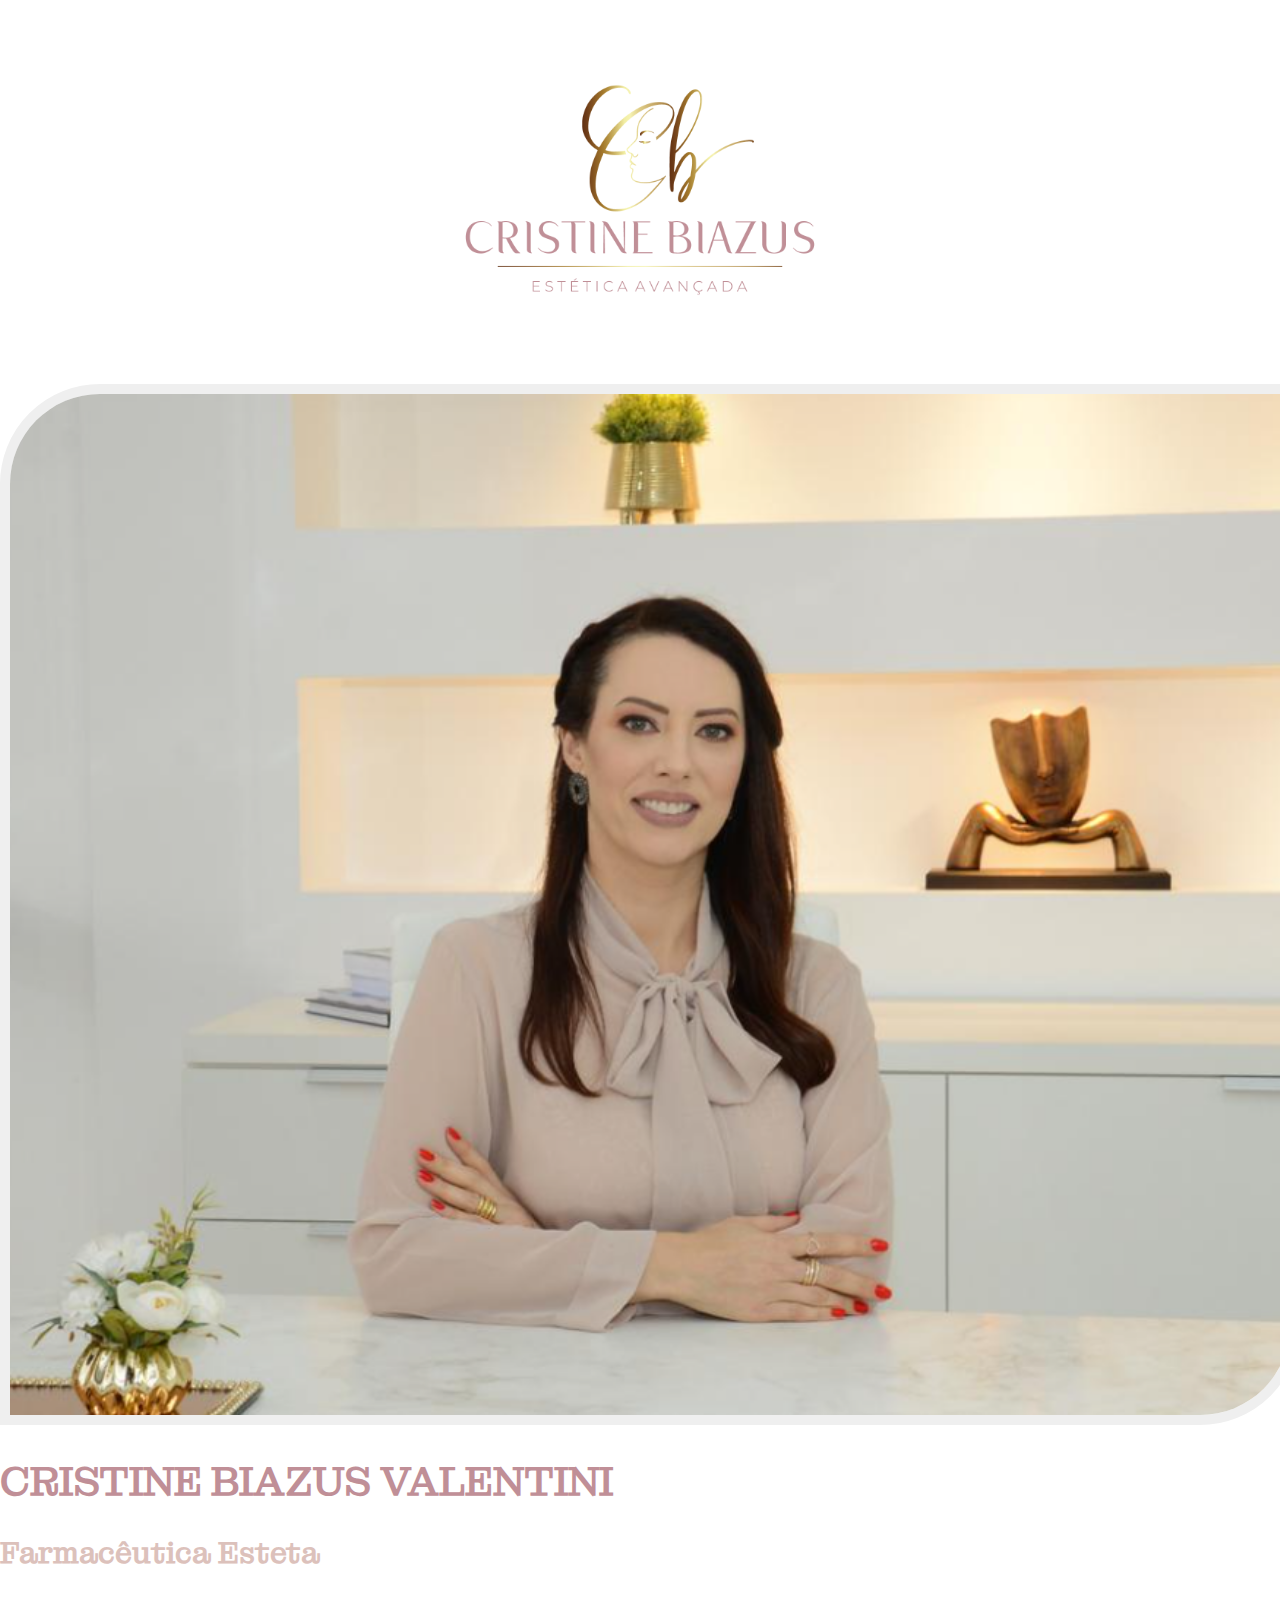
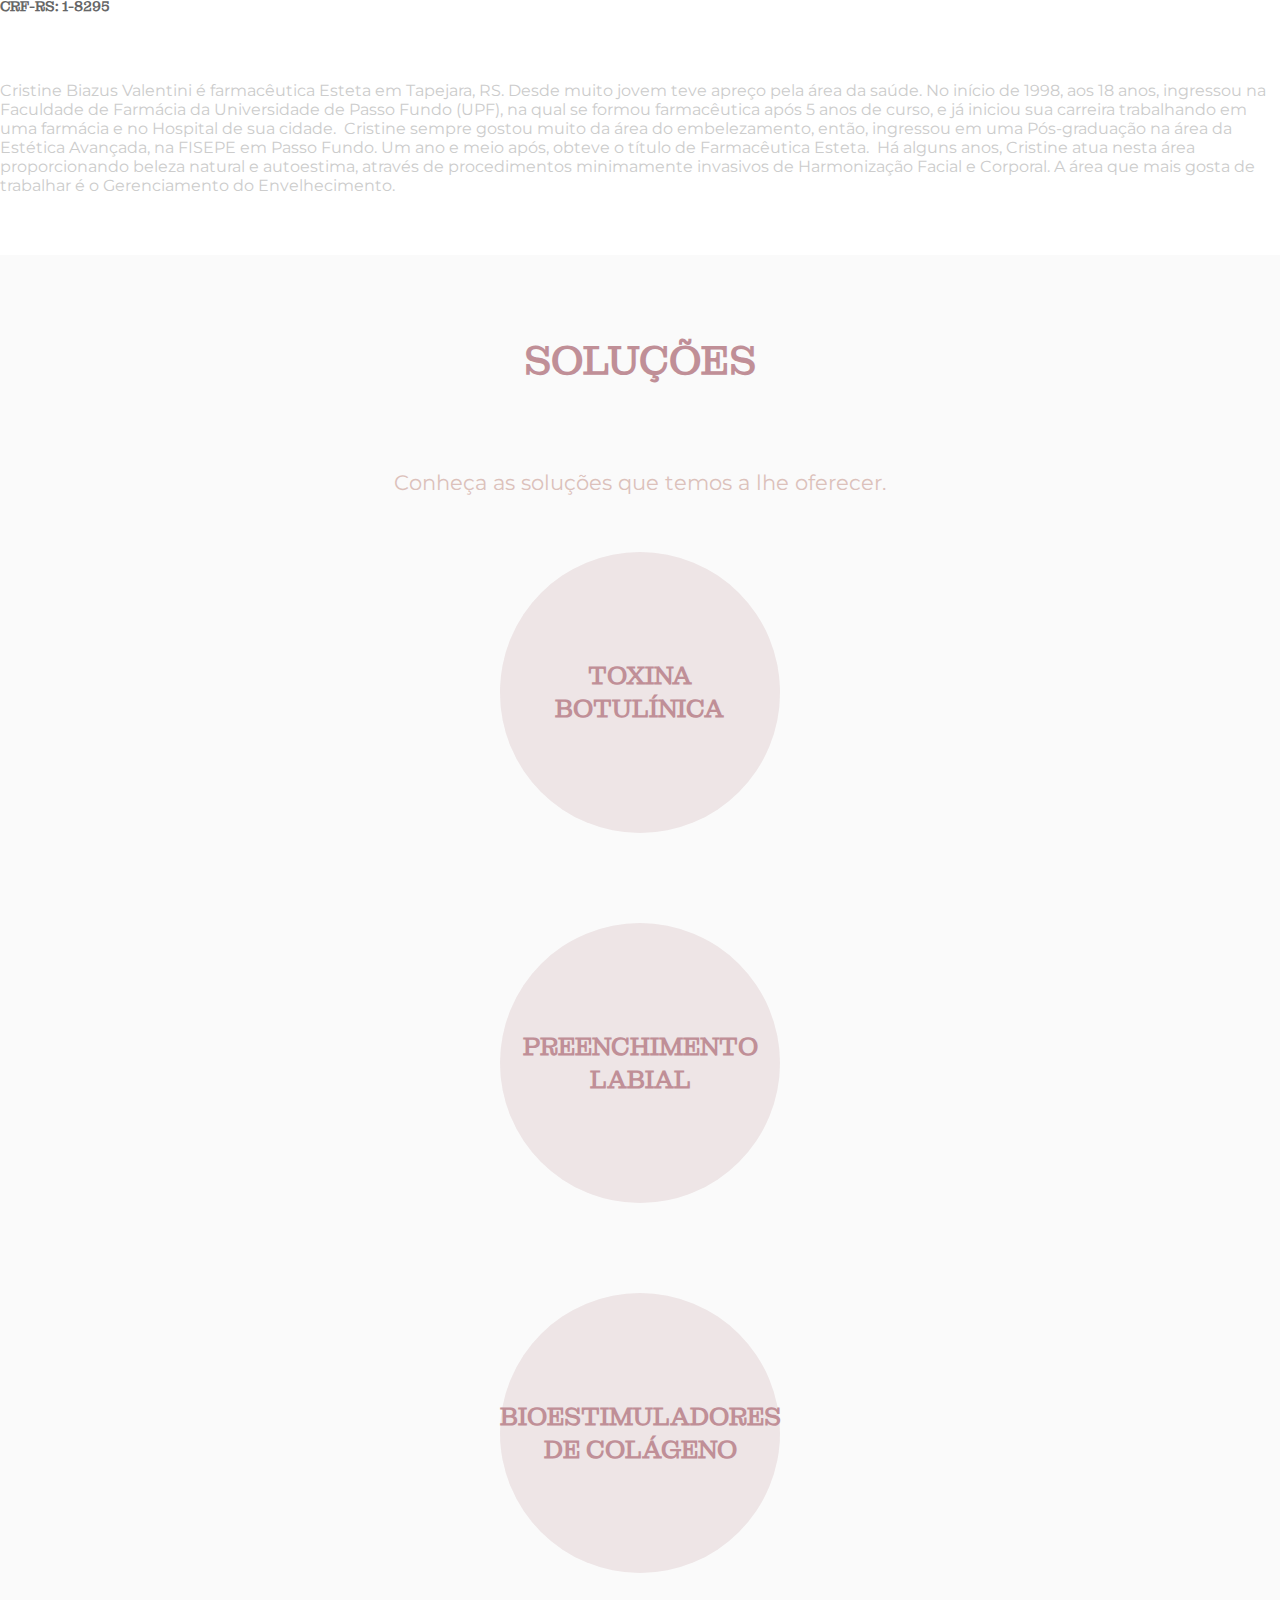
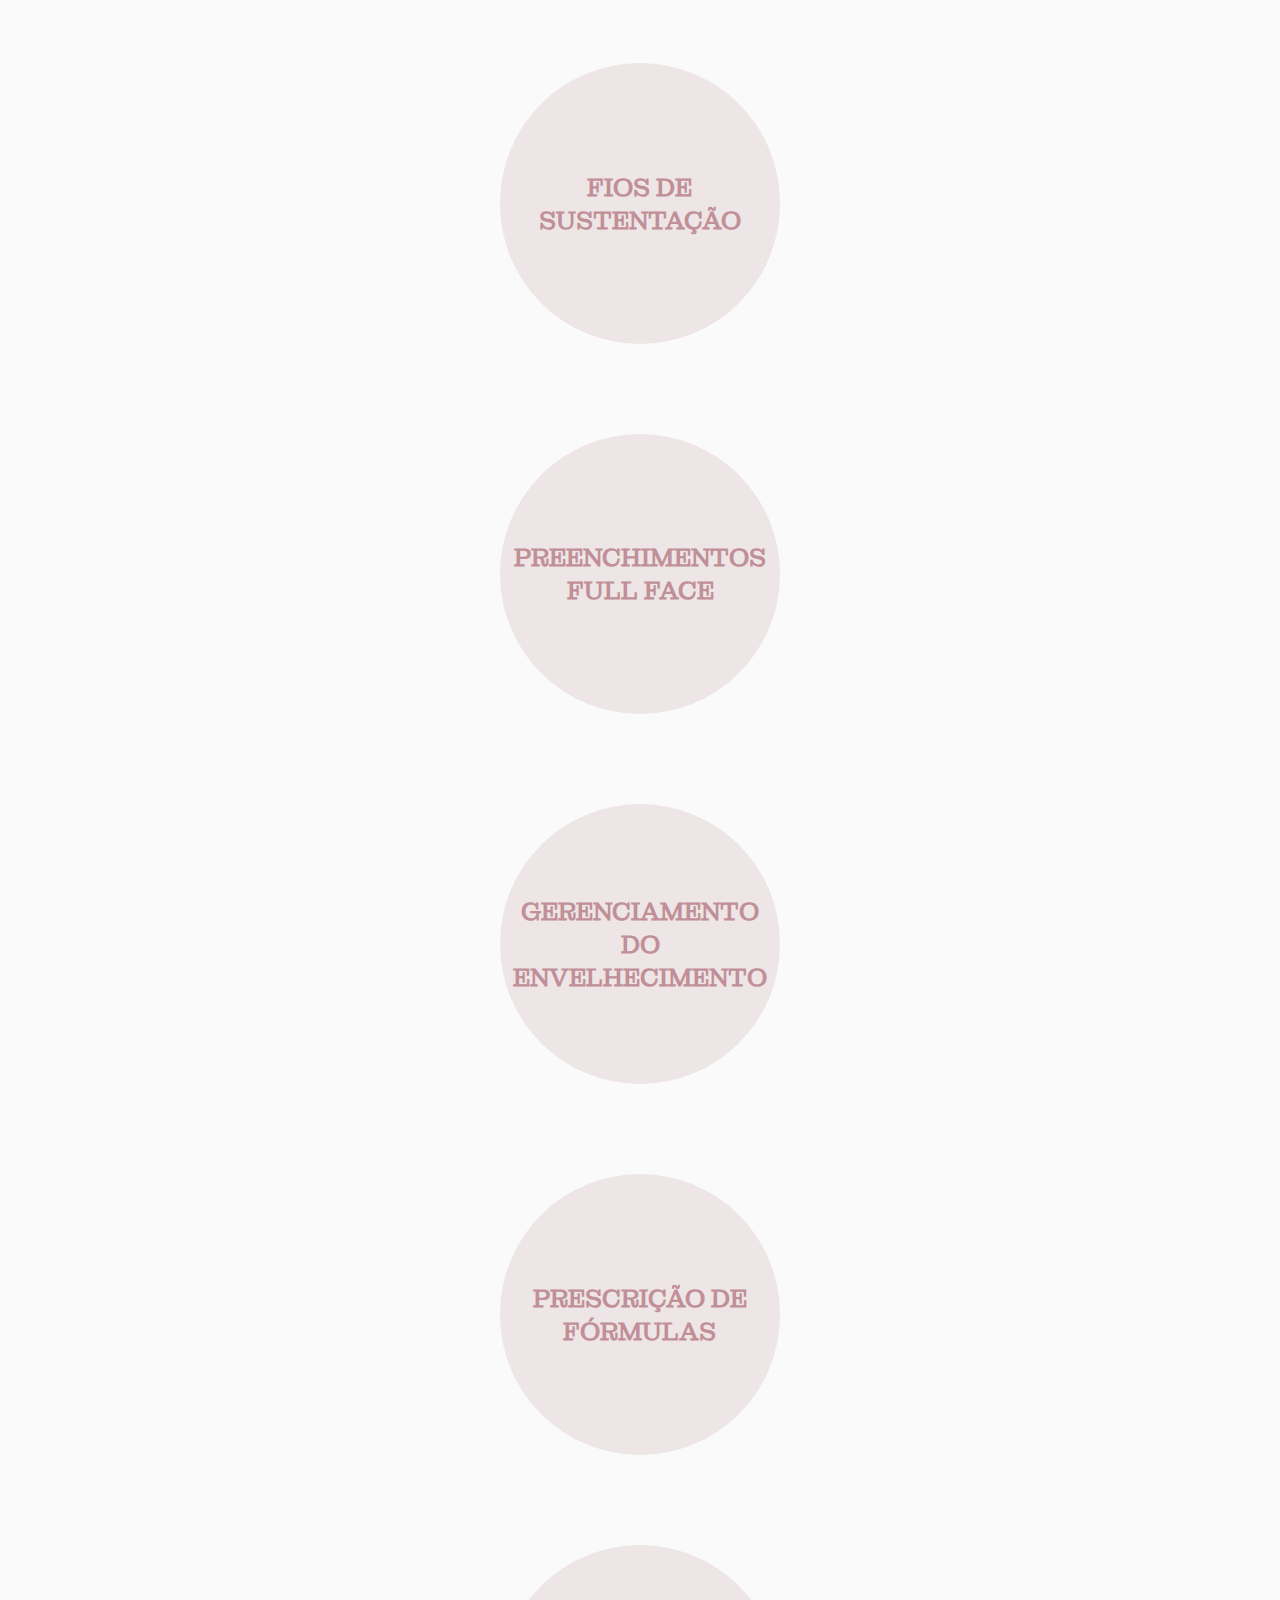
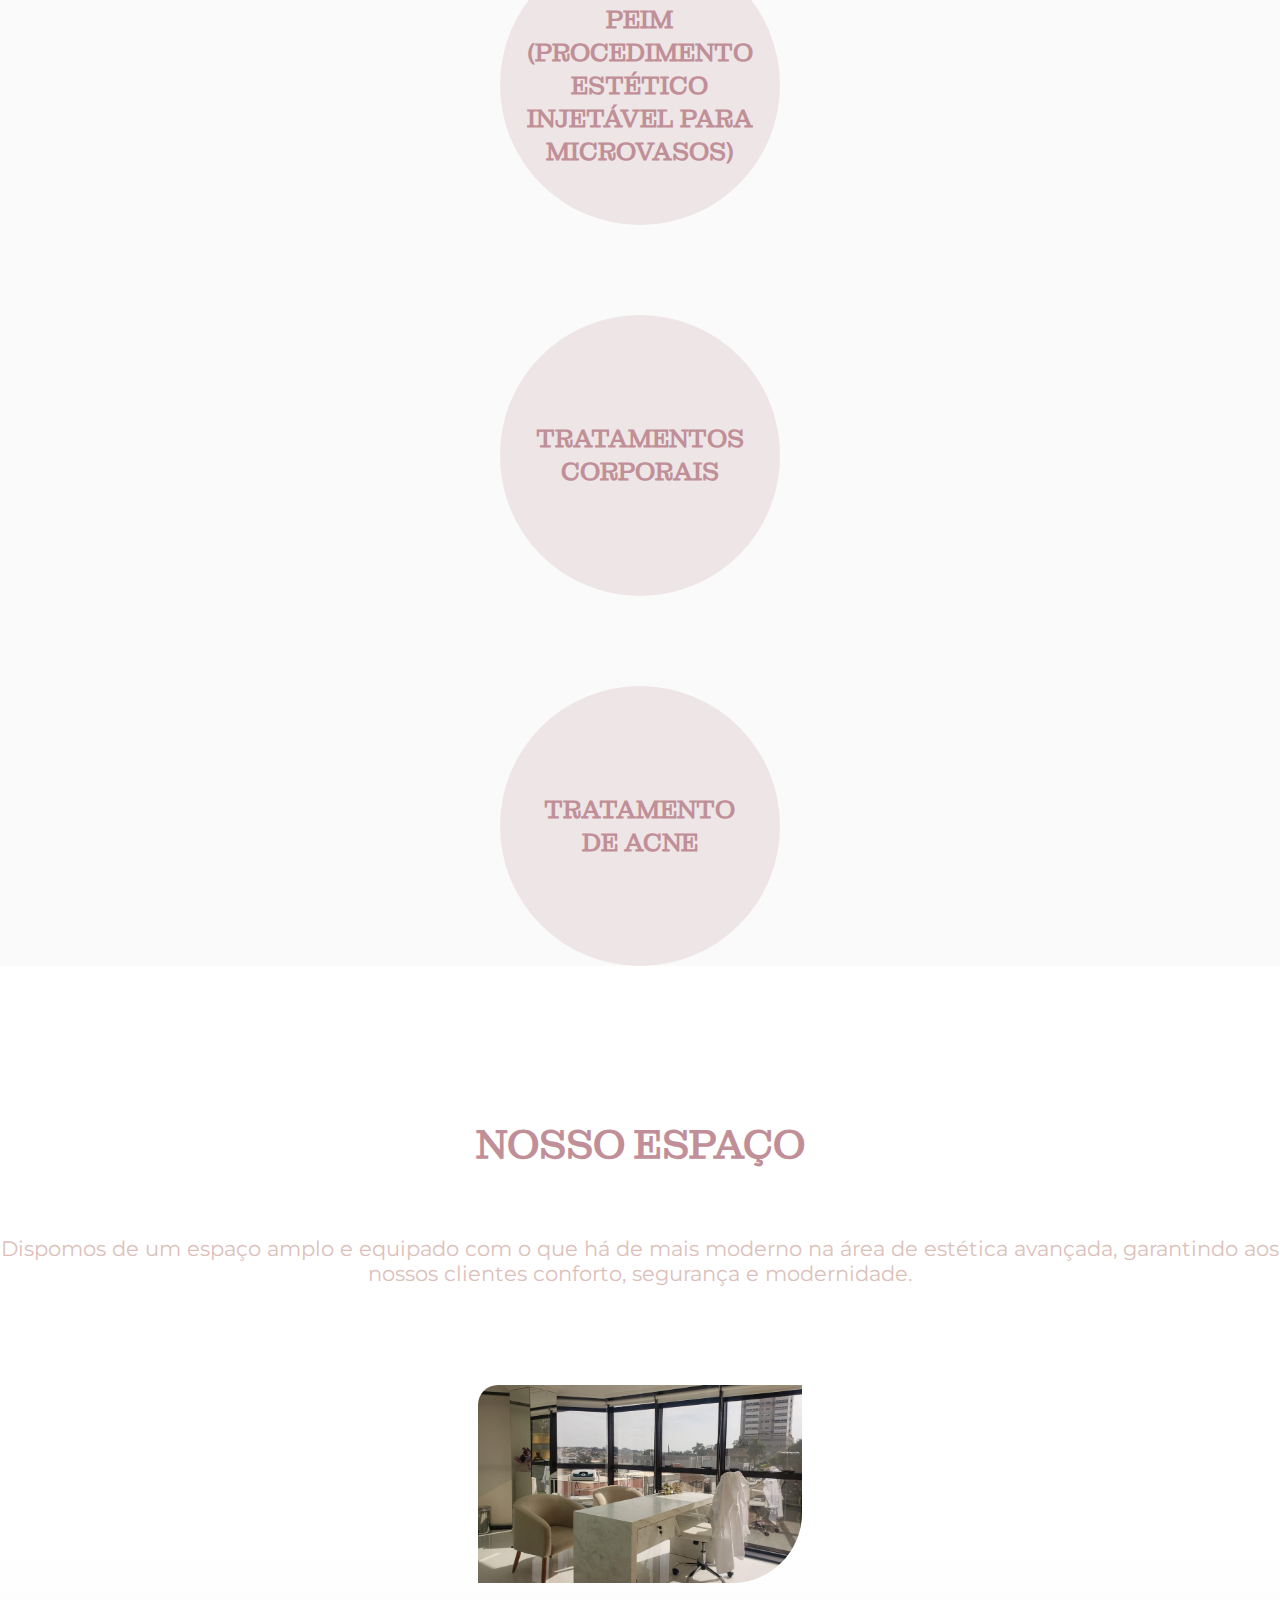
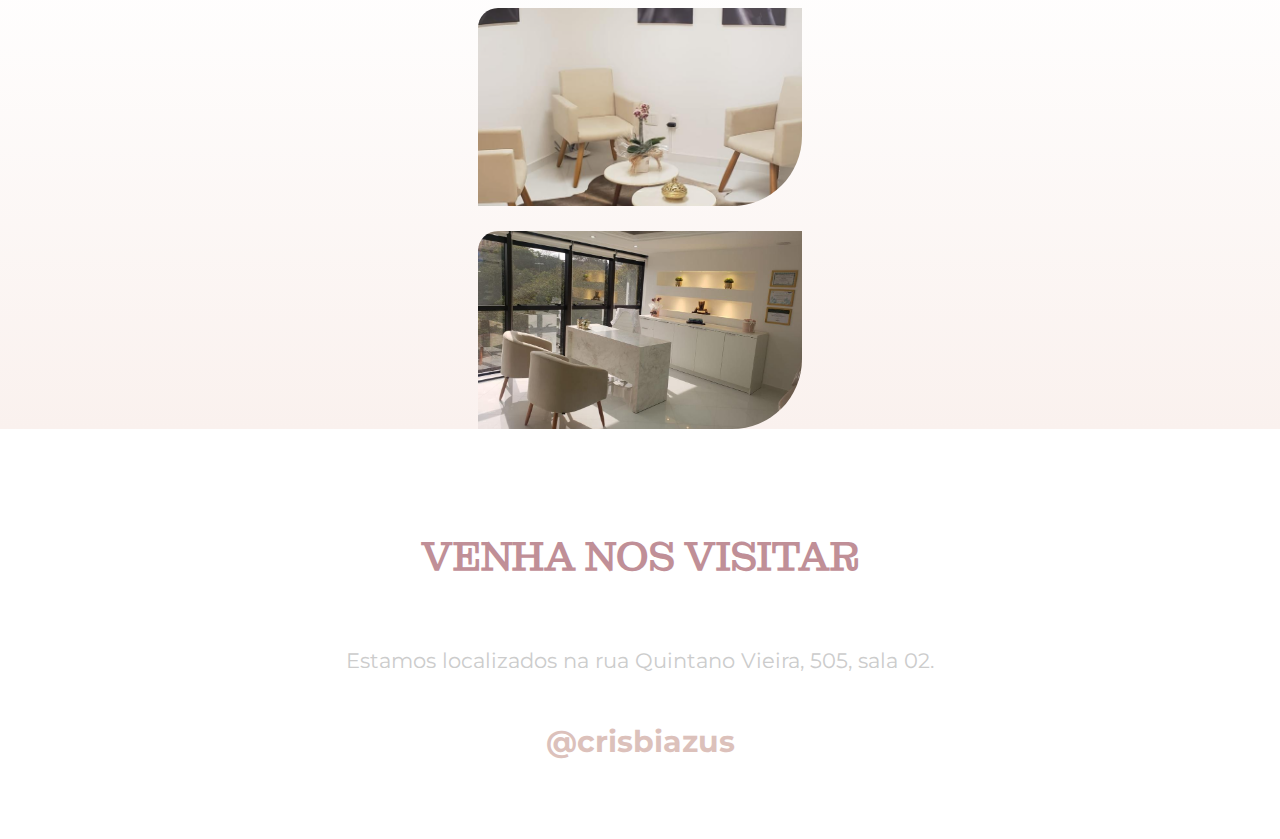
==== site/index.html @ da2c9913 "site" ====
<!doctype html><html lang="en"><head><meta charset="utf-8"/><link rel="icon" href=".favicon.ico"/><link href="https://cdn.jsdelivr.net/npm/bootstrap@5.3.2/dist/css/bootstrap.min.css" rel="stylesheet" integrity="sha384-T3c6CoIi6uLrA9TneNEoa7RxnatzjcDSCmG1MXxSR1GAsXEV/Dwwykc2MPK8M2HN" crossorigin="anonymous"><meta name="viewport" content="width=device-width,initial-scale=1"/><meta name="theme-color" content="#000000"/><meta name="description" content="Web site created using create-react-app"/><link rel="apple-touch-icon" href=".logo192.png"/><link rel="manifest" href=".manifest.json"/><title>Cristine Biazus</title><script defer="defer" src="./static/js/main.a103fbf8.js"></script><link href="./static/css/main.8324b564.css" rel="stylesheet"></head><body><div id="root"></div><script src="https://cdn.jsdelivr.net/npm/bootstrap@5.3.2/dist/js/bootstrap.bundle.min.js" integrity="sha384-C6RzsynM9kWDrMNeT87bh95OGNyZPhcTNXj1NW7RuBCsyN/o0jlpcV8Qyq46cDfL" crossorigin="anonymous"></script></body></html>
---- site/static/css/main.8324b564.css ----
body{-webkit-font-smoothing:antialiased;-moz-osx-font-smoothing:grayscale;font-family:-apple-system,BlinkMacSystemFont,Segoe UI,Roboto,Oxygen,Ubuntu,Cantarell,Fira Sans,Droid Sans,Helvetica Neue,sans-serif;margin:0}code{font-family:source-code-pro,Menlo,Monaco,Consolas,Courier New,monospace}@font-face{font-family:f1;src:url(../../static/media/MontaguSlab_120pt-Regular.9db5a91c2bb8f2da1242.ttf)}@font-face{font-family:f2;src:url(../../static/media/Montserrat-VariableFont_wght.7e687123cd4528224ce5.ttf)}.App{text-align:center}.logo{margin-bottom:-10px;margin-top:-10px;max-width:400px}.imgCristine,.logo{height:auto;width:100%}.imgCristine{border:10px solid #efefef;border-bottom-right-radius:100px;border-top-left-radius:100px;overflow:hidden}.about-cristine{text-align:left}.about-cristine h1,.about-cristine h2,.about-cristine h3{font-family:f1}.about-cristine h1{color:#c08f97;font-size:40px}.about-cristine h2{color:#dcc1bb;font-size:30px}.about-cristine h3{color:#666;font-size:14px}.about-cristine p{color:#ccc;font-family:f2;font-size:16px}.solutions{background-color:#efefef54;margin-top:60px}.solutions h1{color:#c08f97;font-family:f1;font-size:40px;font-weight:700}.solutions p{color:#dcc1bb;font-family:f2;font-size:21px}.solutions div.solution-item{align-items:center;background-color:#c08f9733;border-radius:50%;color:#c08f97;display:flex;font-family:f1;font-size:25px;font-weight:700;height:18vw;justify-content:center;margin:auto auto 10vh;padding:25px;text-align:center;width:18vw}@media (max-width:992px){.solutions div.solution-item{font-size:13px;height:40vw;width:40vw}}@media (max-width:576px){.solutions div.solution-item{font-size:8px;height:40vw;margin-bottom:10vh;width:40vw}}.container-room{background-image:linear-gradient(180deg,#fff,#fff,#faf1ee)}.room{margin-top:60px}.room h1{color:#c08f97;font-family:f1;font-size:40px;font-weight:700}.room p{color:#dcc1bb;font-family:f2;font-size:21px}.imgSpace{background-position:50%;background-size:cover;border-bottom-right-radius:70px;border-top-left-radius:20px;display:block;height:22vh;margin:60px auto -35px;width:36vh}.imgSpace001{background-image:url(../../static/media/clinica-01.aecec6e5f0ed52a0dd69.png)}.imgSpace002{background-image:url(../../static/media/clinica-02.ad4abbc26dd734db0881.png)}.imgSpace003{background-image:url(../../static/media/clinica-03.4261cc171806db900080.png)}.container-contact{margin-top:75px}.contact h1{color:#c08f97;font-family:f1;font-size:40px;font-weight:700}.contact h2{color:#dcc1bb;font-size:30px}.contact p{color:#ccc;font-family:f2;font-size:21px}
/*# sourceMappingURL=main.8324b564.css.map*/
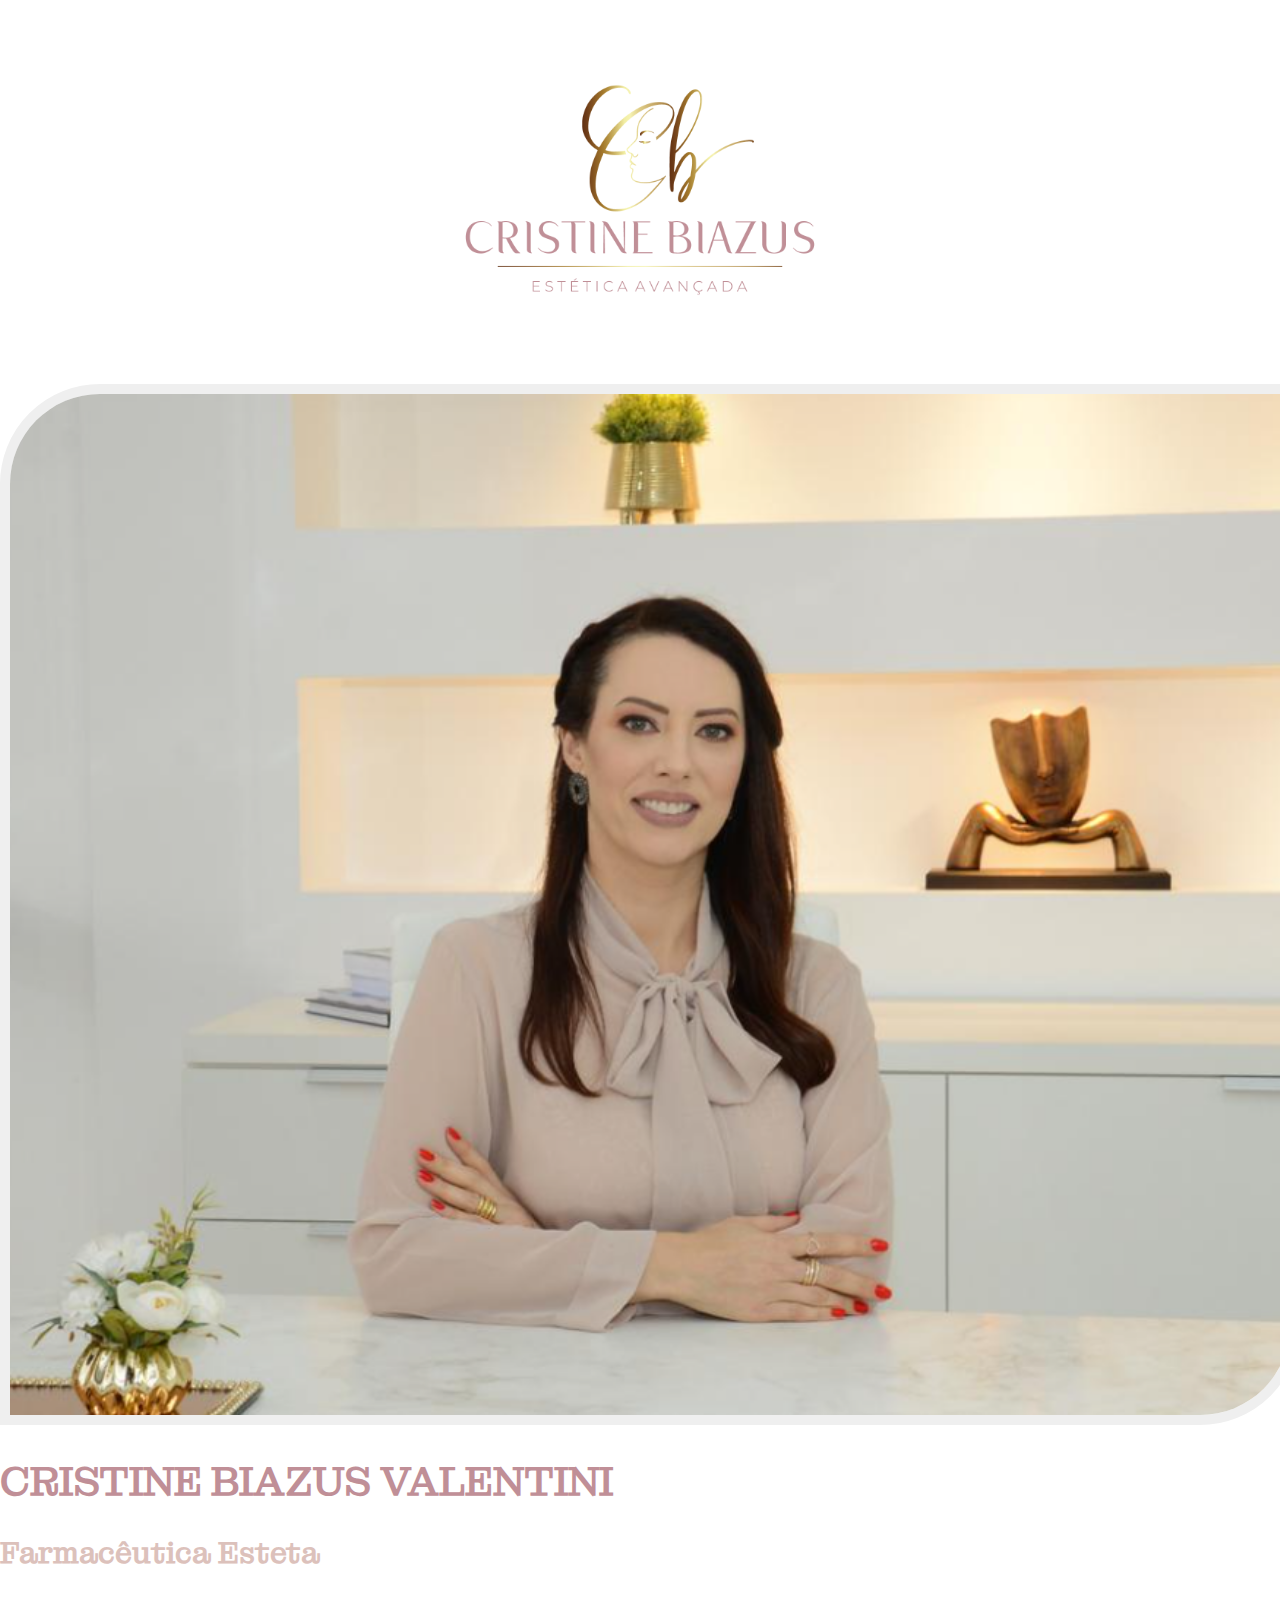
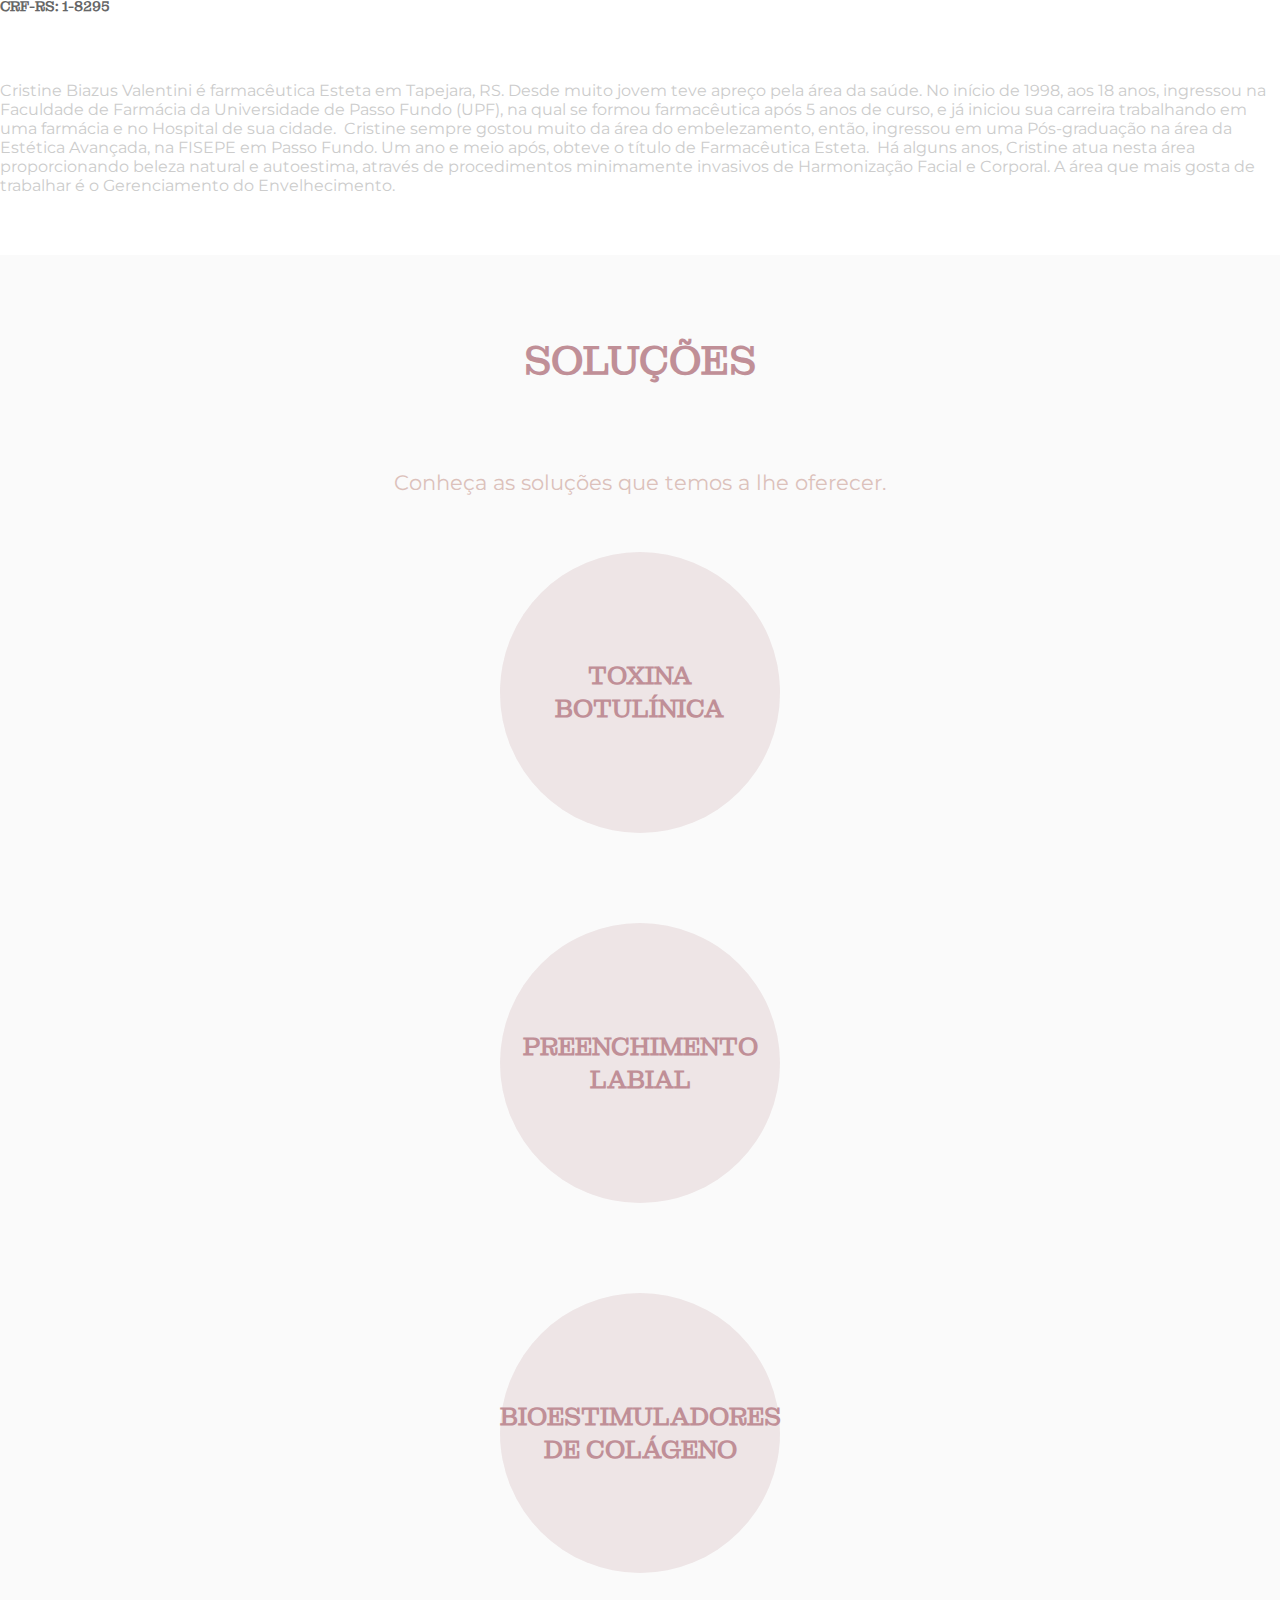
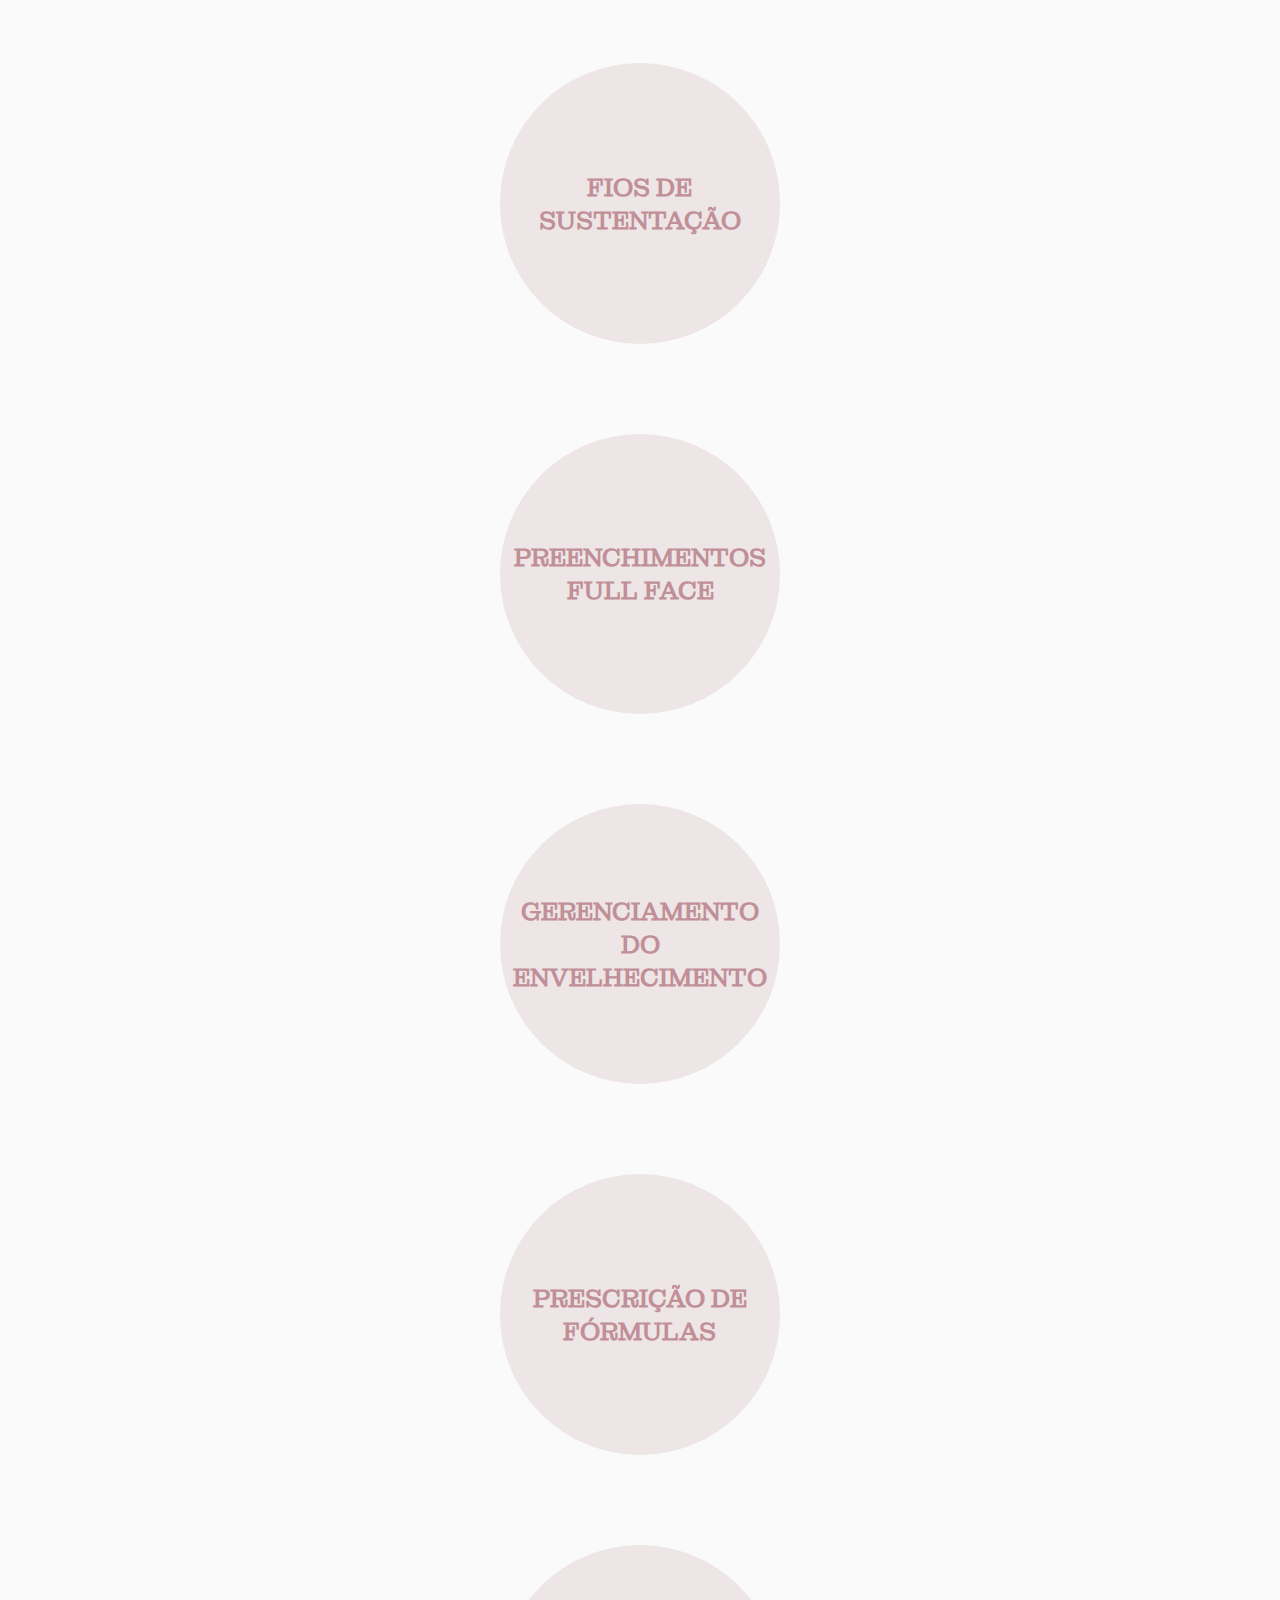
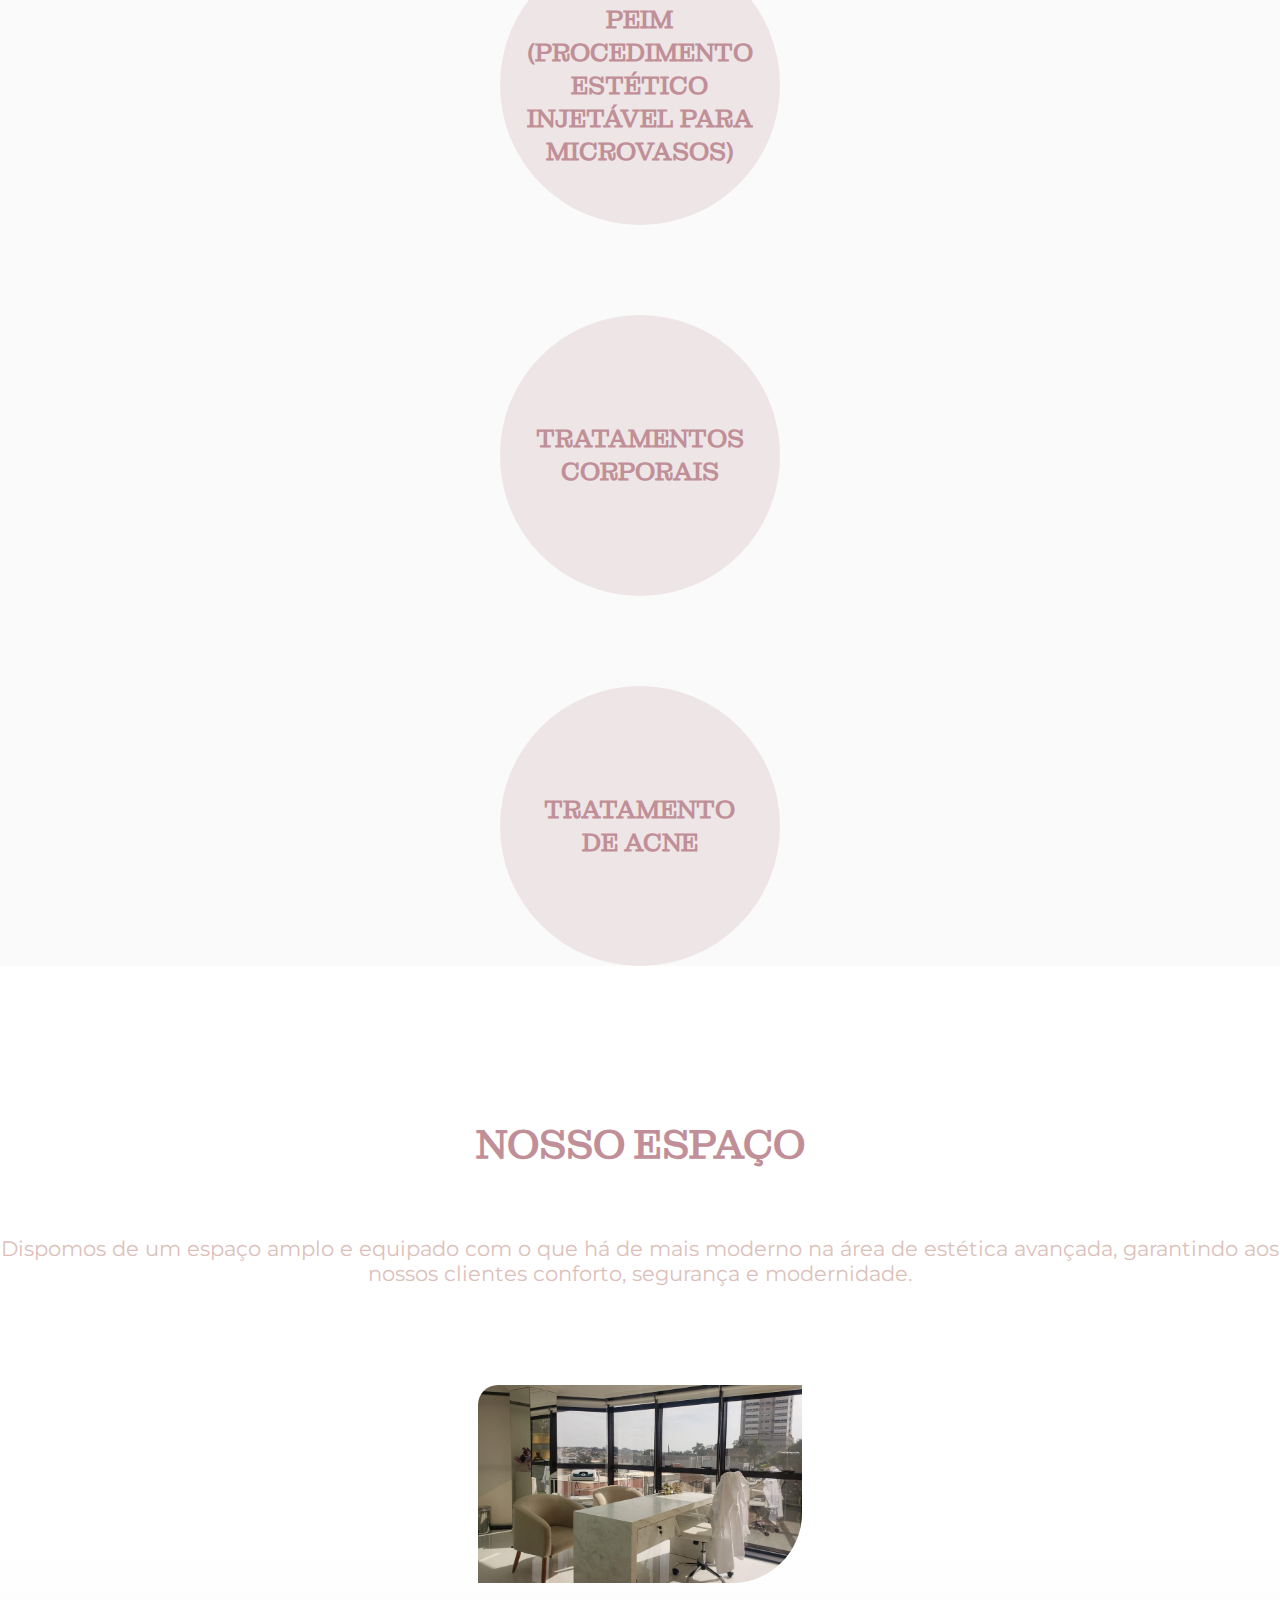
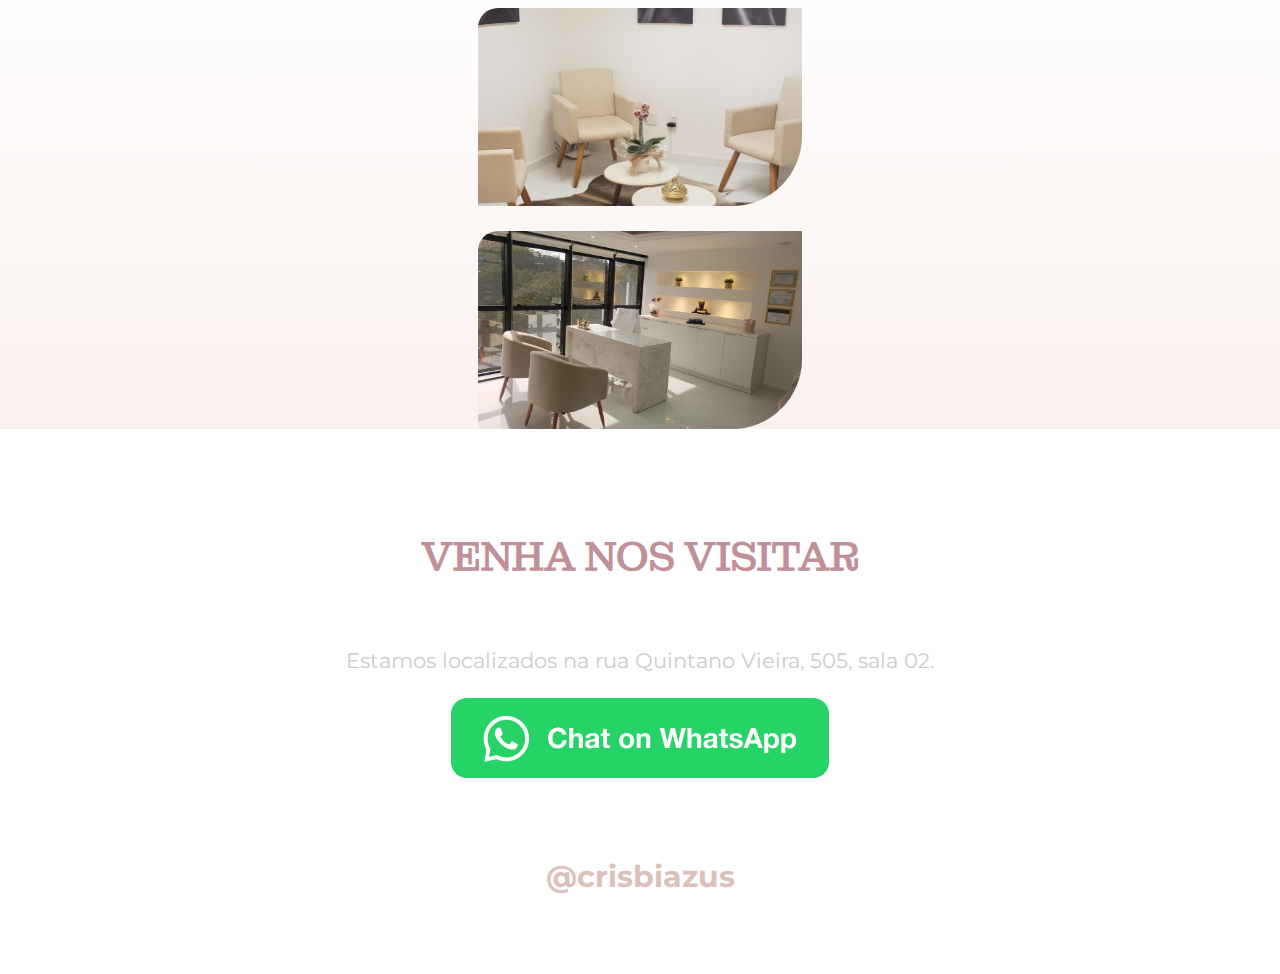
==== commit b073de81: "bugfix" ====
--- a/site/index.html
+++ b/site/index.html
@@ -1 +1 @@
-<!doctype html><html lang="en"><head><meta charset="utf-8"/><link rel="icon" href=".favicon.ico"/><link href="https://cdn.jsdelivr.net/npm/bootstrap@5.3.2/dist/css/bootstrap.min.css" rel="stylesheet" integrity="sha384-T3c6CoIi6uLrA9TneNEoa7RxnatzjcDSCmG1MXxSR1GAsXEV/Dwwykc2MPK8M2HN" crossorigin="anonymous"><meta name="viewport" content="width=device-width,initial-scale=1"/><meta name="theme-color" content="#000000"/><meta name="description" content="Web site created using create-react-app"/><link rel="apple-touch-icon" href=".logo192.png"/><link rel="manifest" href=".manifest.json"/><title>Cristine Biazus</title><script defer="defer" src="./static/js/main.a103fbf8.js"></script><link href="./static/css/main.8324b564.css" rel="stylesheet"></head><body><div id="root"></div><script src="https://cdn.jsdelivr.net/npm/bootstrap@5.3.2/dist/js/bootstrap.bundle.min.js" integrity="sha384-C6RzsynM9kWDrMNeT87bh95OGNyZPhcTNXj1NW7RuBCsyN/o0jlpcV8Qyq46cDfL" crossorigin="anonymous"></script></body></html>+<!doctype html><html lang="en"><head><meta charset="utf-8"/><link rel="icon" href=".favicon.ico"/><link href="https://cdn.jsdelivr.net/npm/bootstrap@5.3.2/dist/css/bootstrap.min.css" rel="stylesheet" integrity="sha384-T3c6CoIi6uLrA9TneNEoa7RxnatzjcDSCmG1MXxSR1GAsXEV/Dwwykc2MPK8M2HN" crossorigin="anonymous"><meta name="viewport" content="width=device-width,initial-scale=1"/><meta name="theme-color" content="#000000"/><meta name="description" content="Web site created using create-react-app"/><link rel="apple-touch-icon" href=".logo192.png"/><link rel="manifest" href=".manifest.json"/><title>Cristine Biazus</title><script defer="defer" src="./static/js/main.37ff551b.js"></script><link href="./static/css/main.8324b564.css" rel="stylesheet"></head><body><div id="root"></div><script src="https://cdn.jsdelivr.net/npm/bootstrap@5.3.2/dist/js/bootstrap.bundle.min.js" integrity="sha384-C6RzsynM9kWDrMNeT87bh95OGNyZPhcTNXj1NW7RuBCsyN/o0jlpcV8Qyq46cDfL" crossorigin="anonymous"></script></body></html>